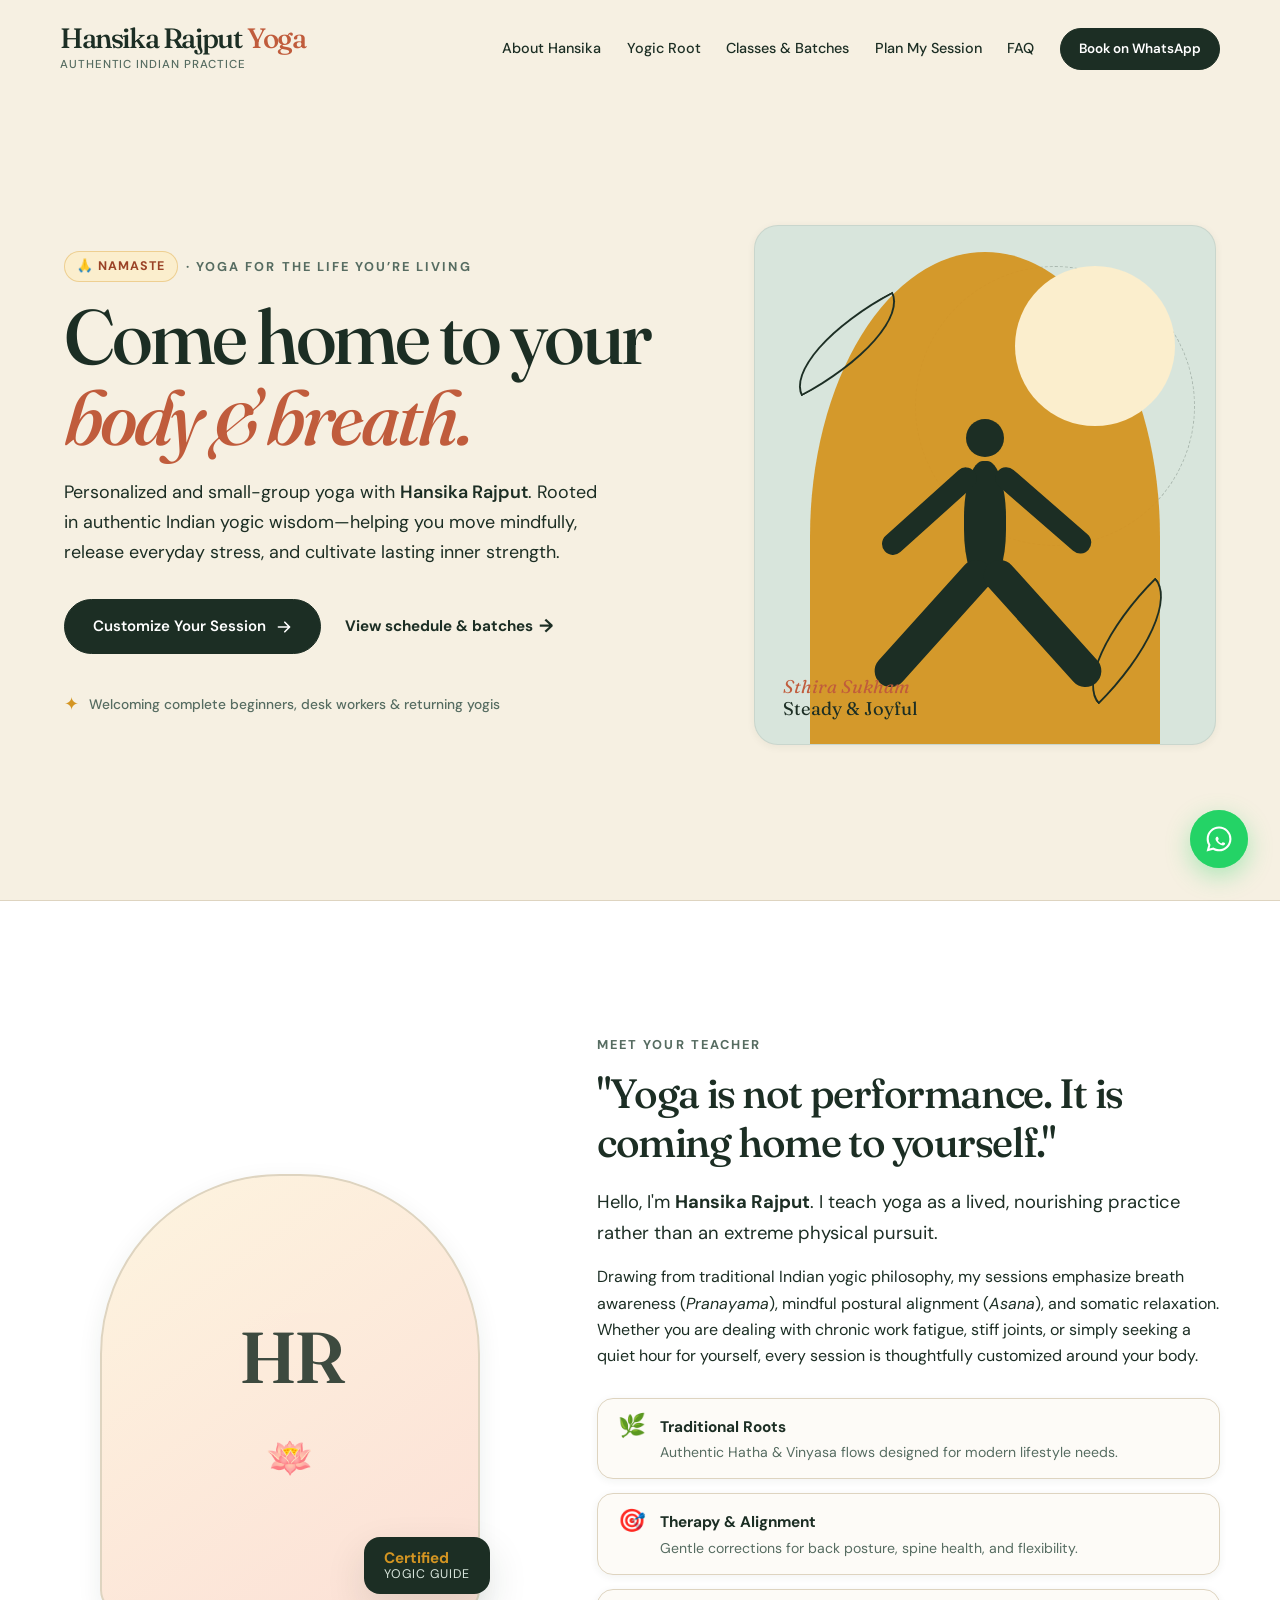
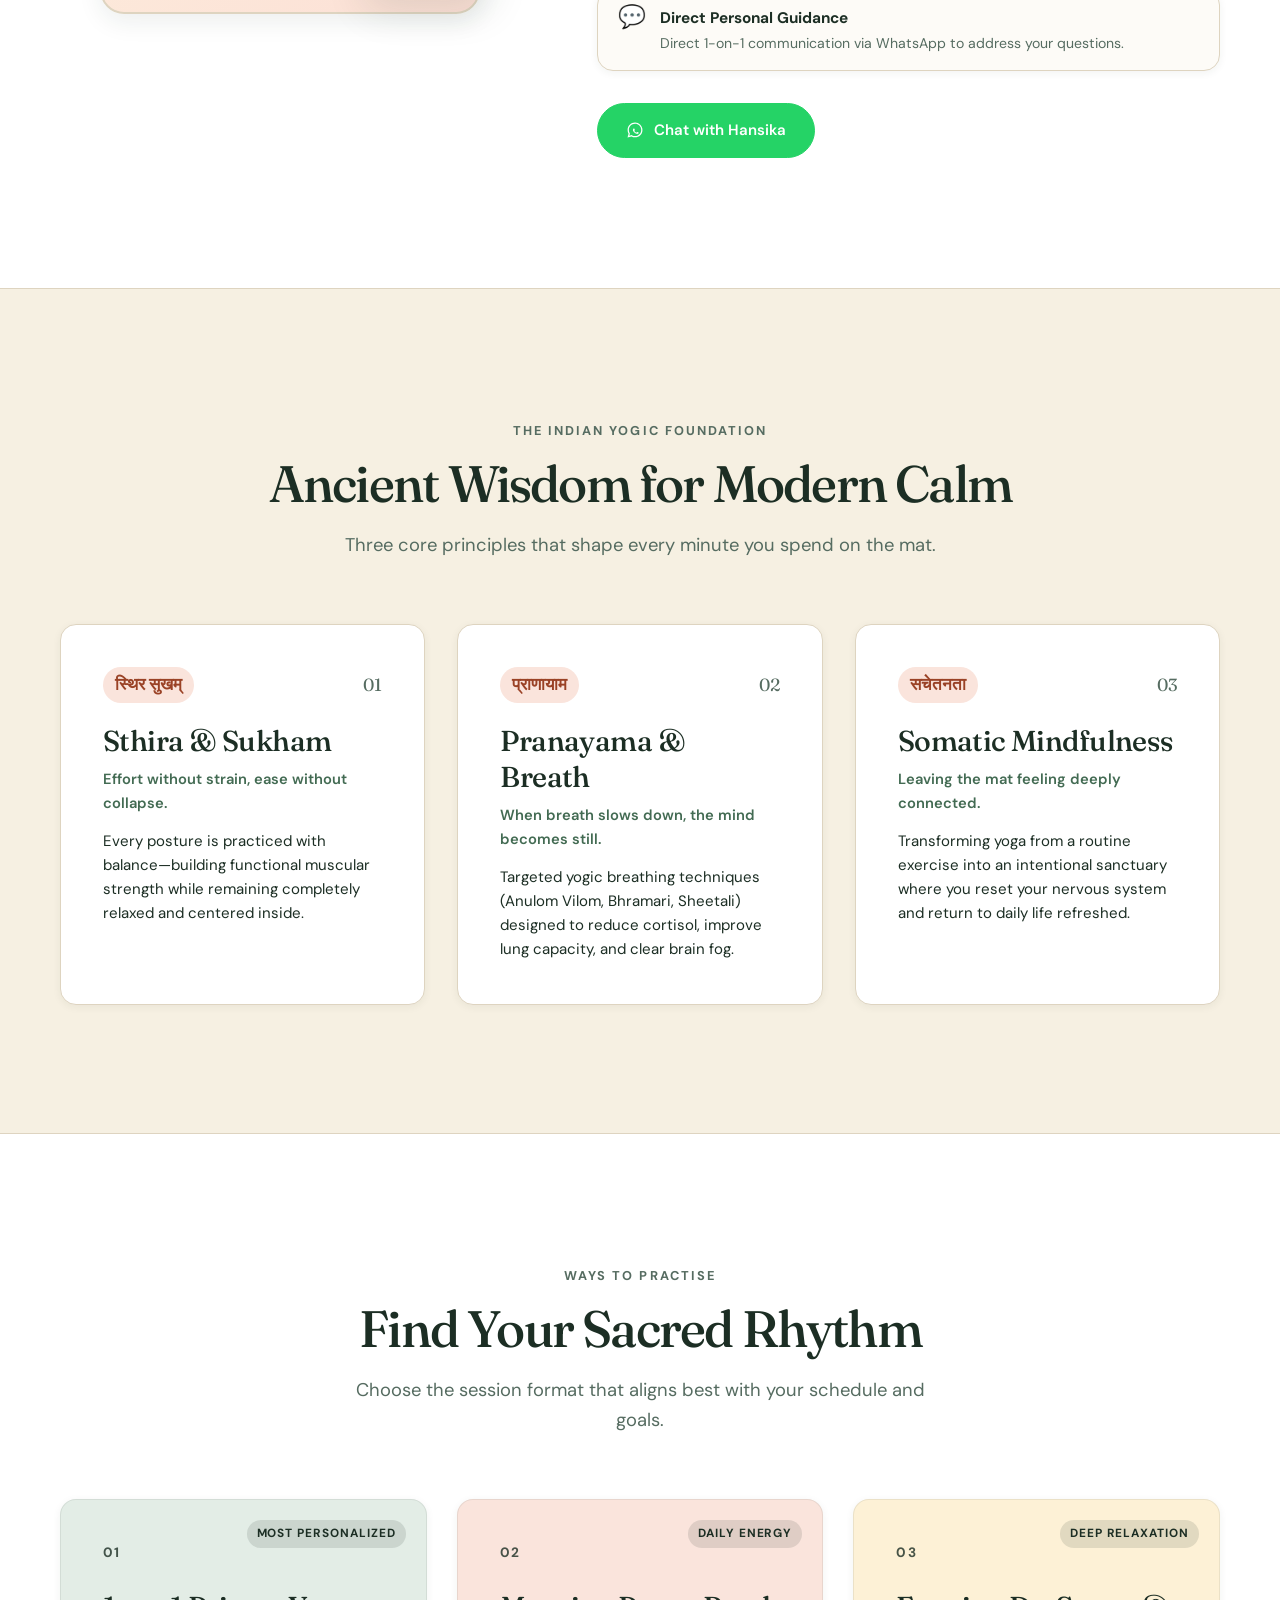
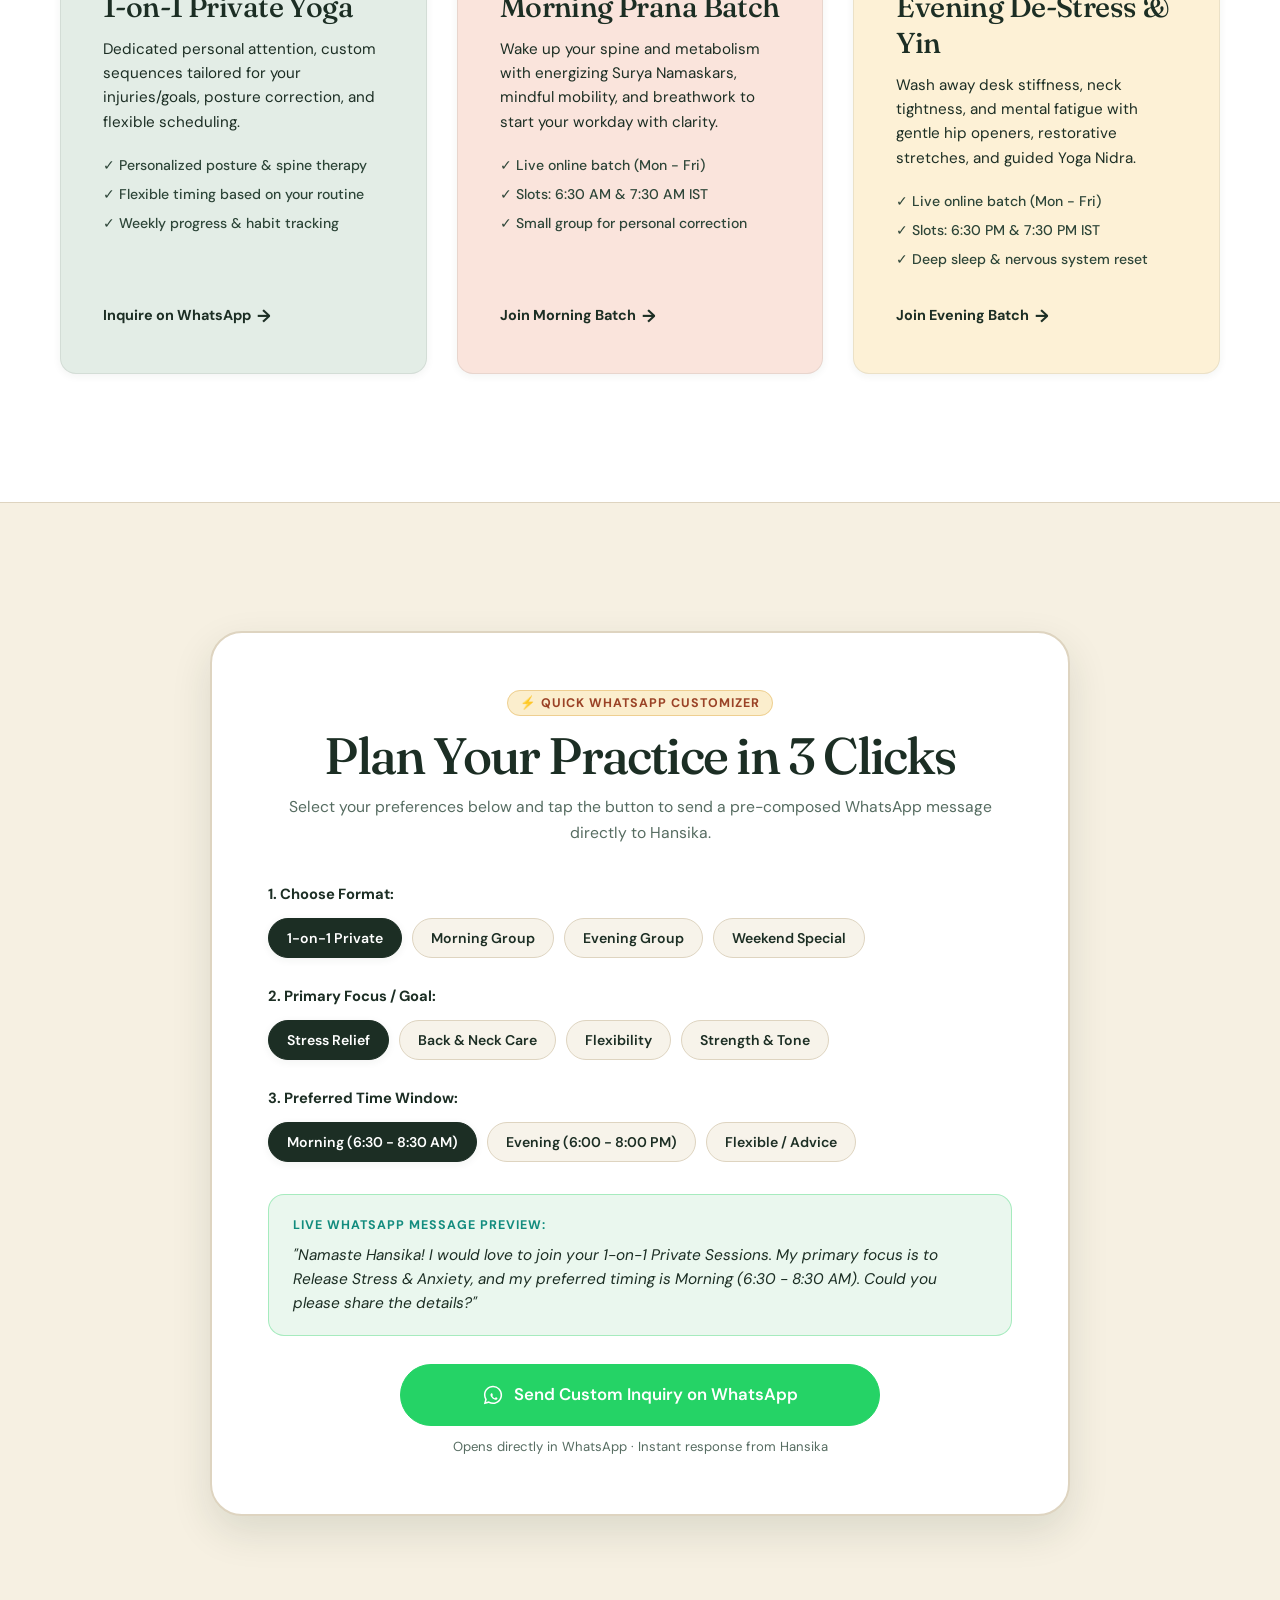
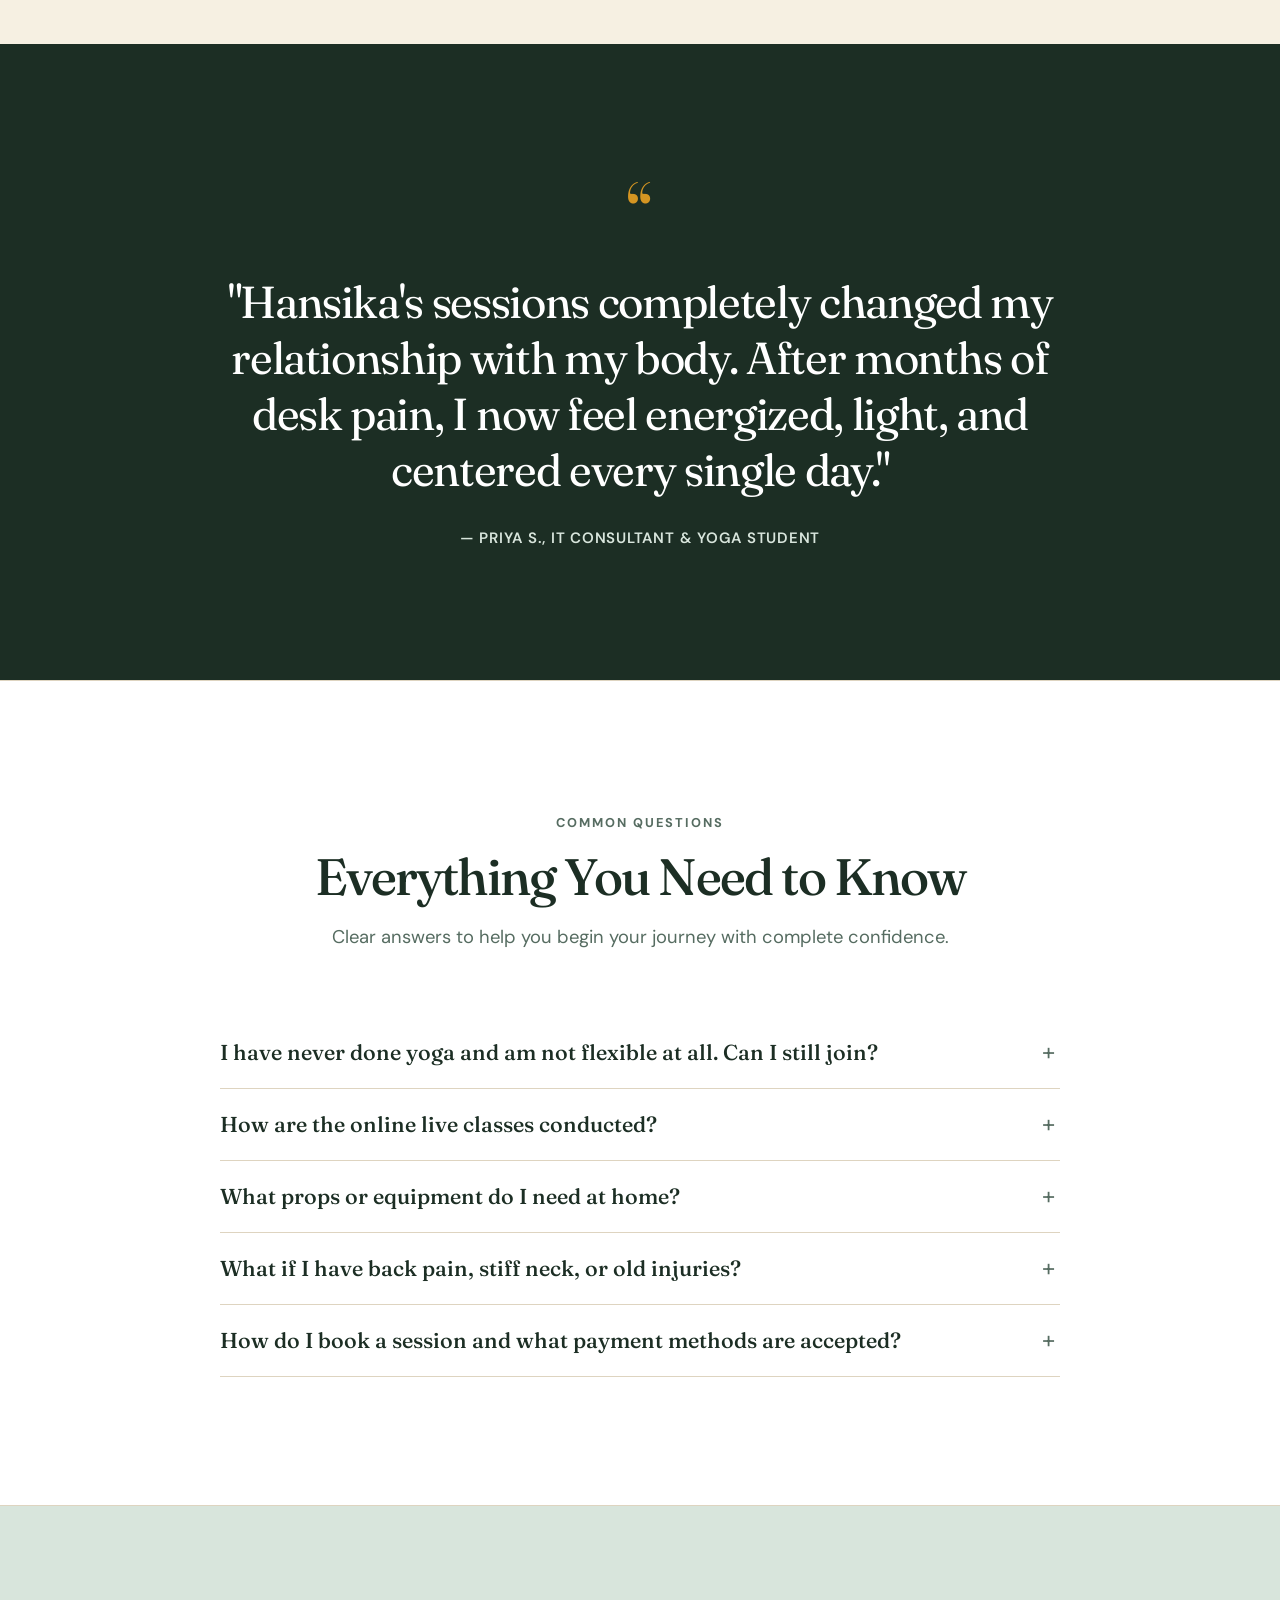
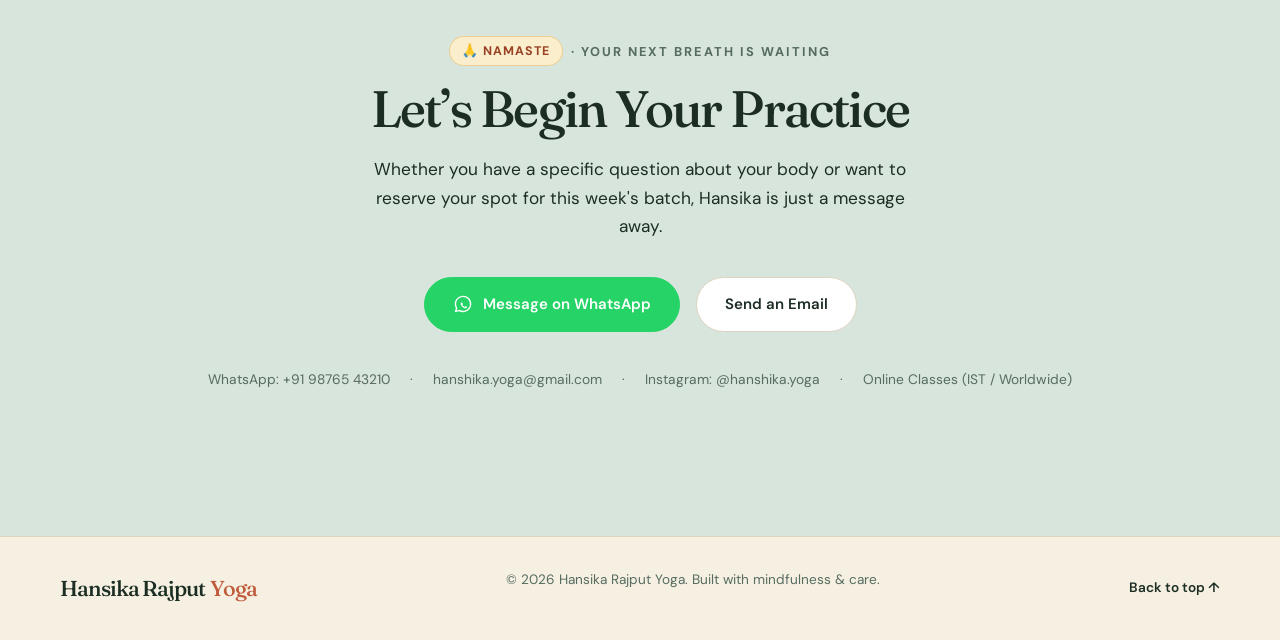
==== index.html @ 6bacd2e7 "fix: configure vercel root directory and rewrites" ====
<!doctype html>
<html lang="en">
  <head>
    <meta charset="UTF-8" />
    <meta http-equiv="refresh" content="0; url=yogasite/" />
    <title>Hansika Rajput Yoga</title>
    <script>window.location.replace("yogasite/");</script>
  </head>
  <body style="font-family: sans-serif; text-align: center; padding: 40px; background: #f6f0e2;">
    <p>Loading <a href="yogasite/">Hansika Rajput Yoga</a>...</p>
  </body>
</html>
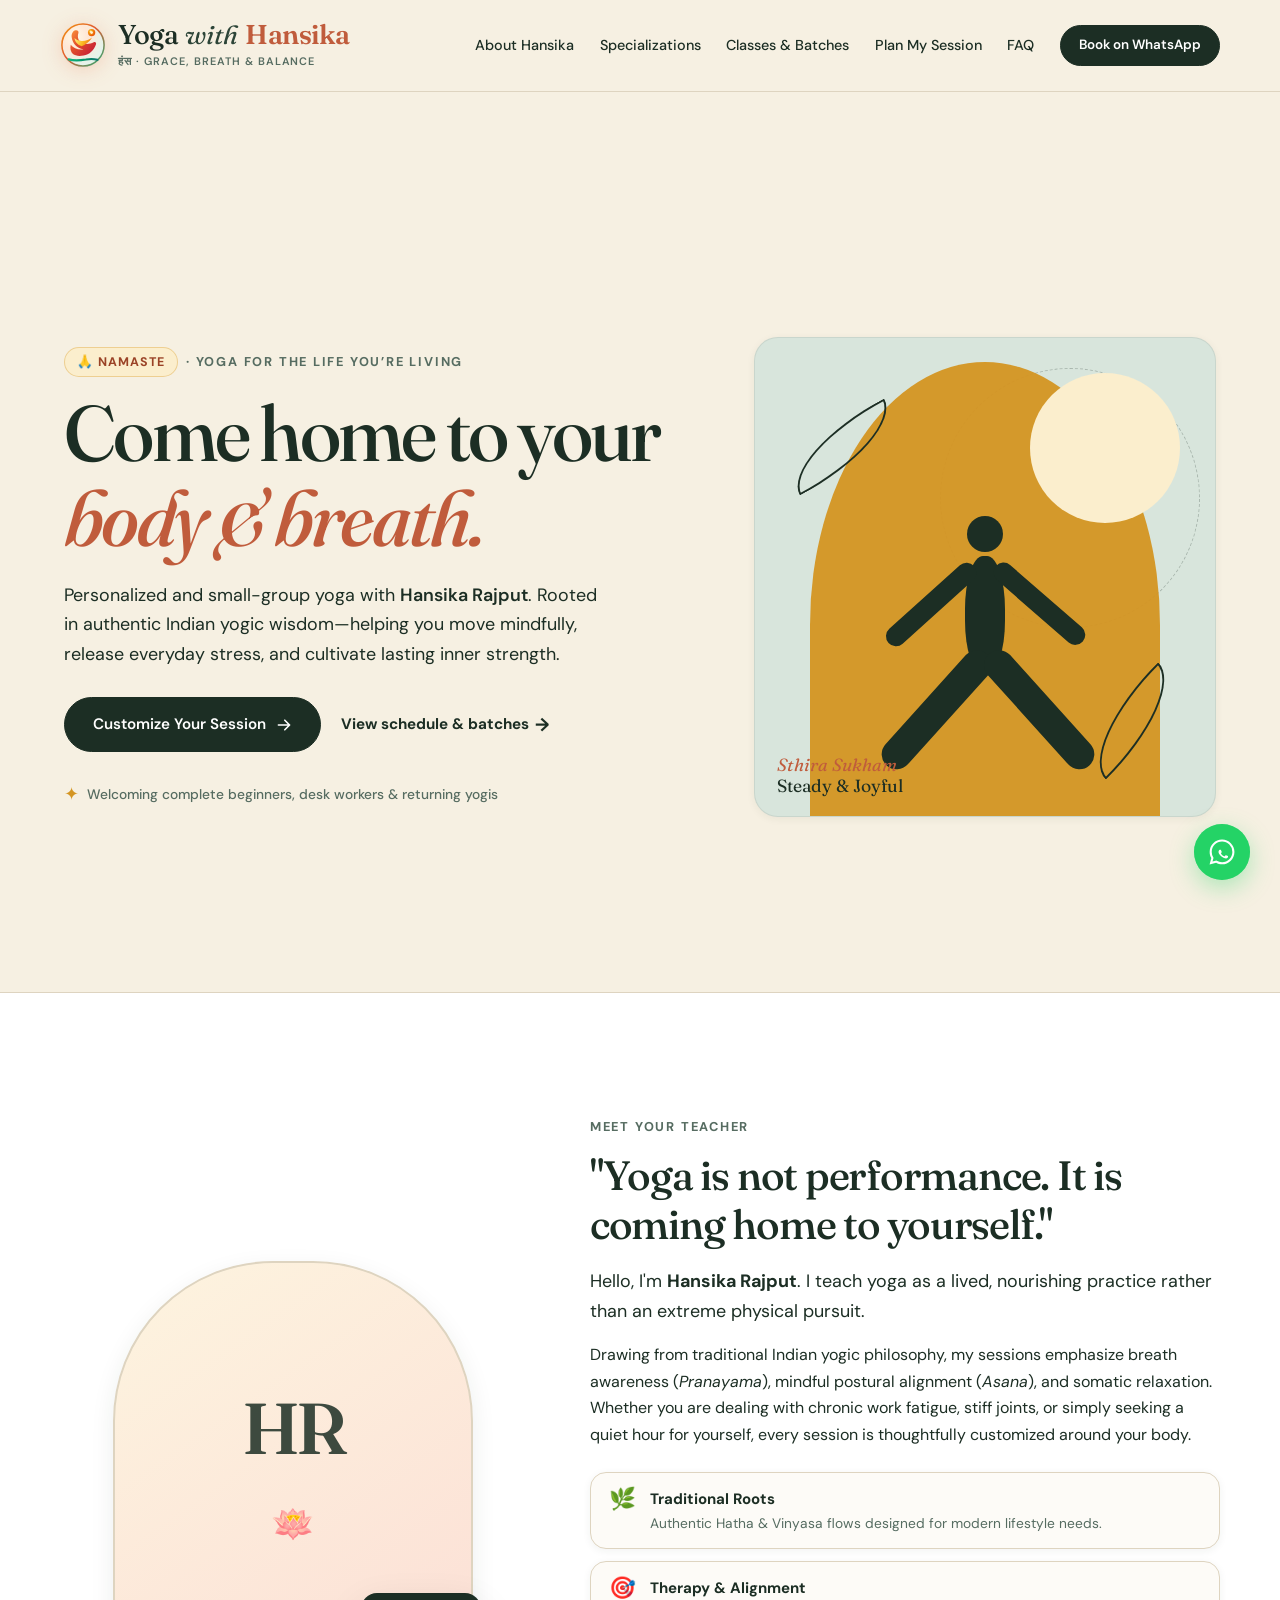
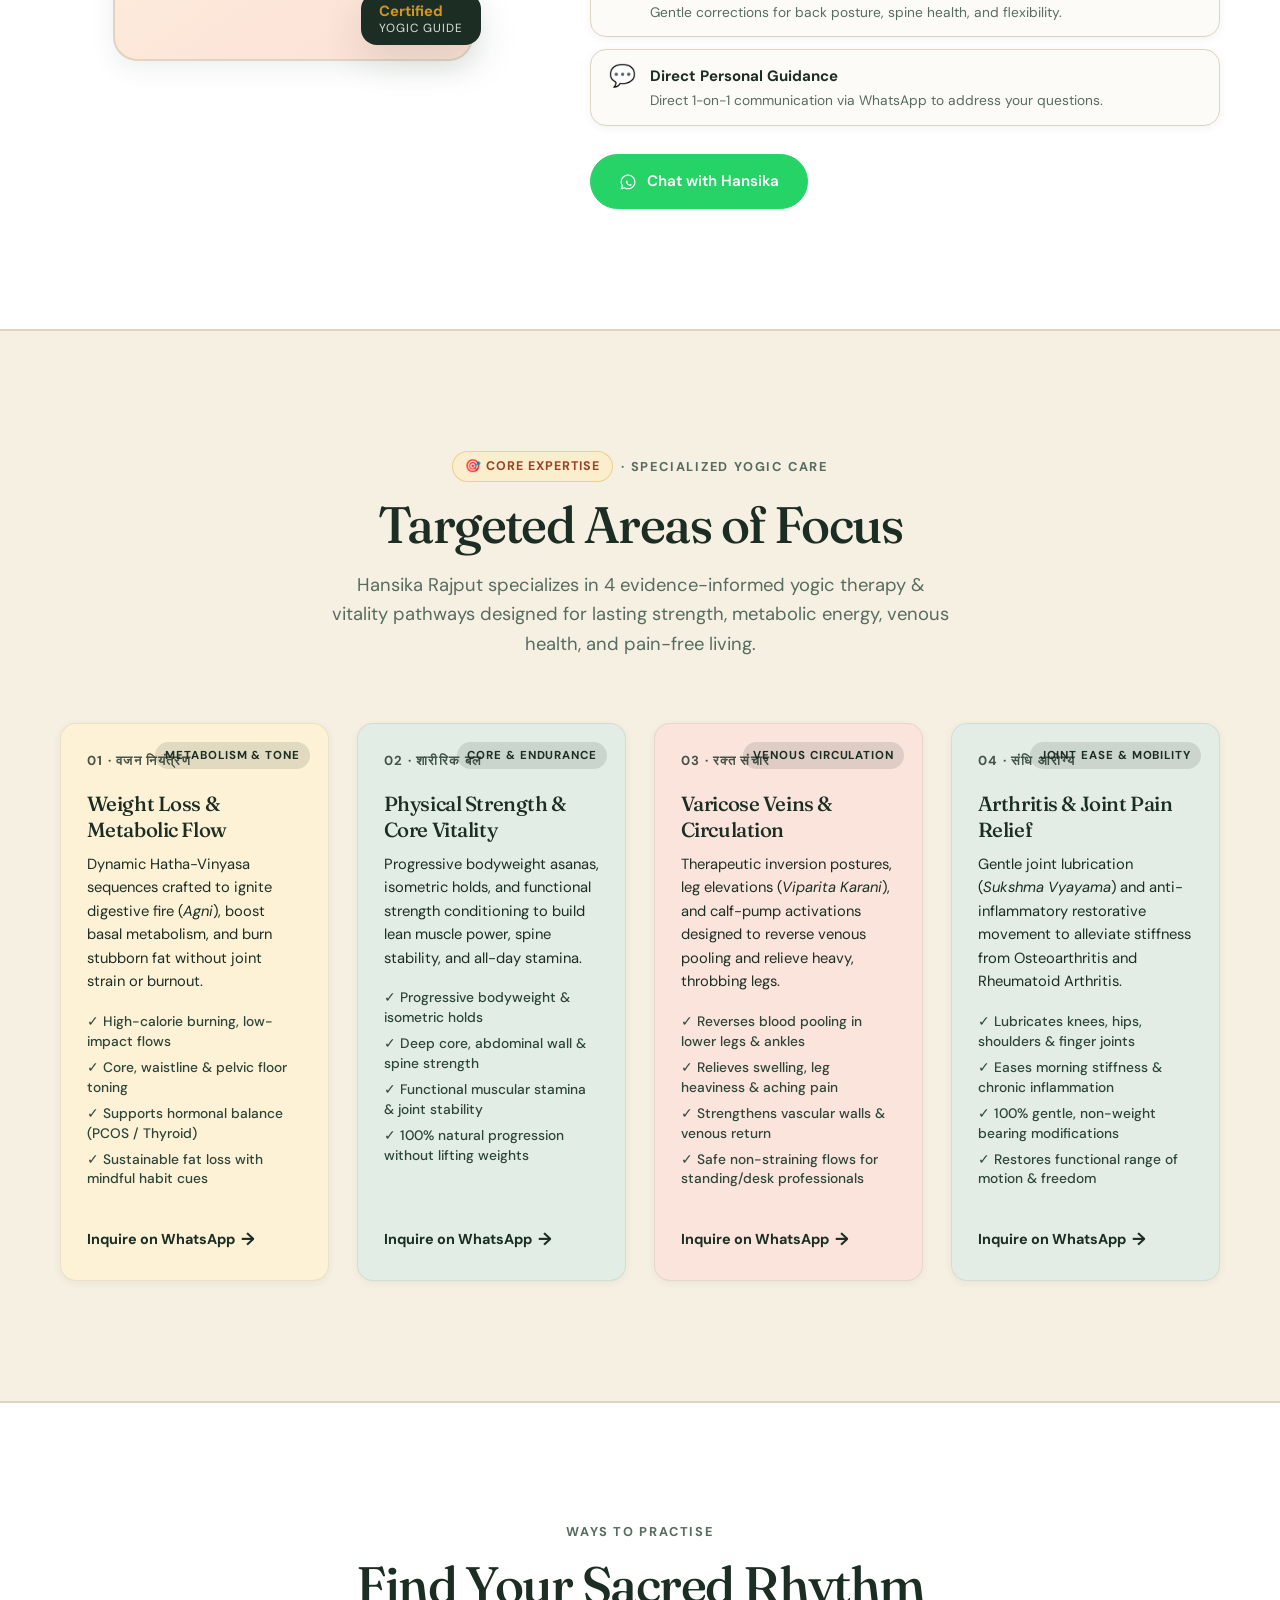
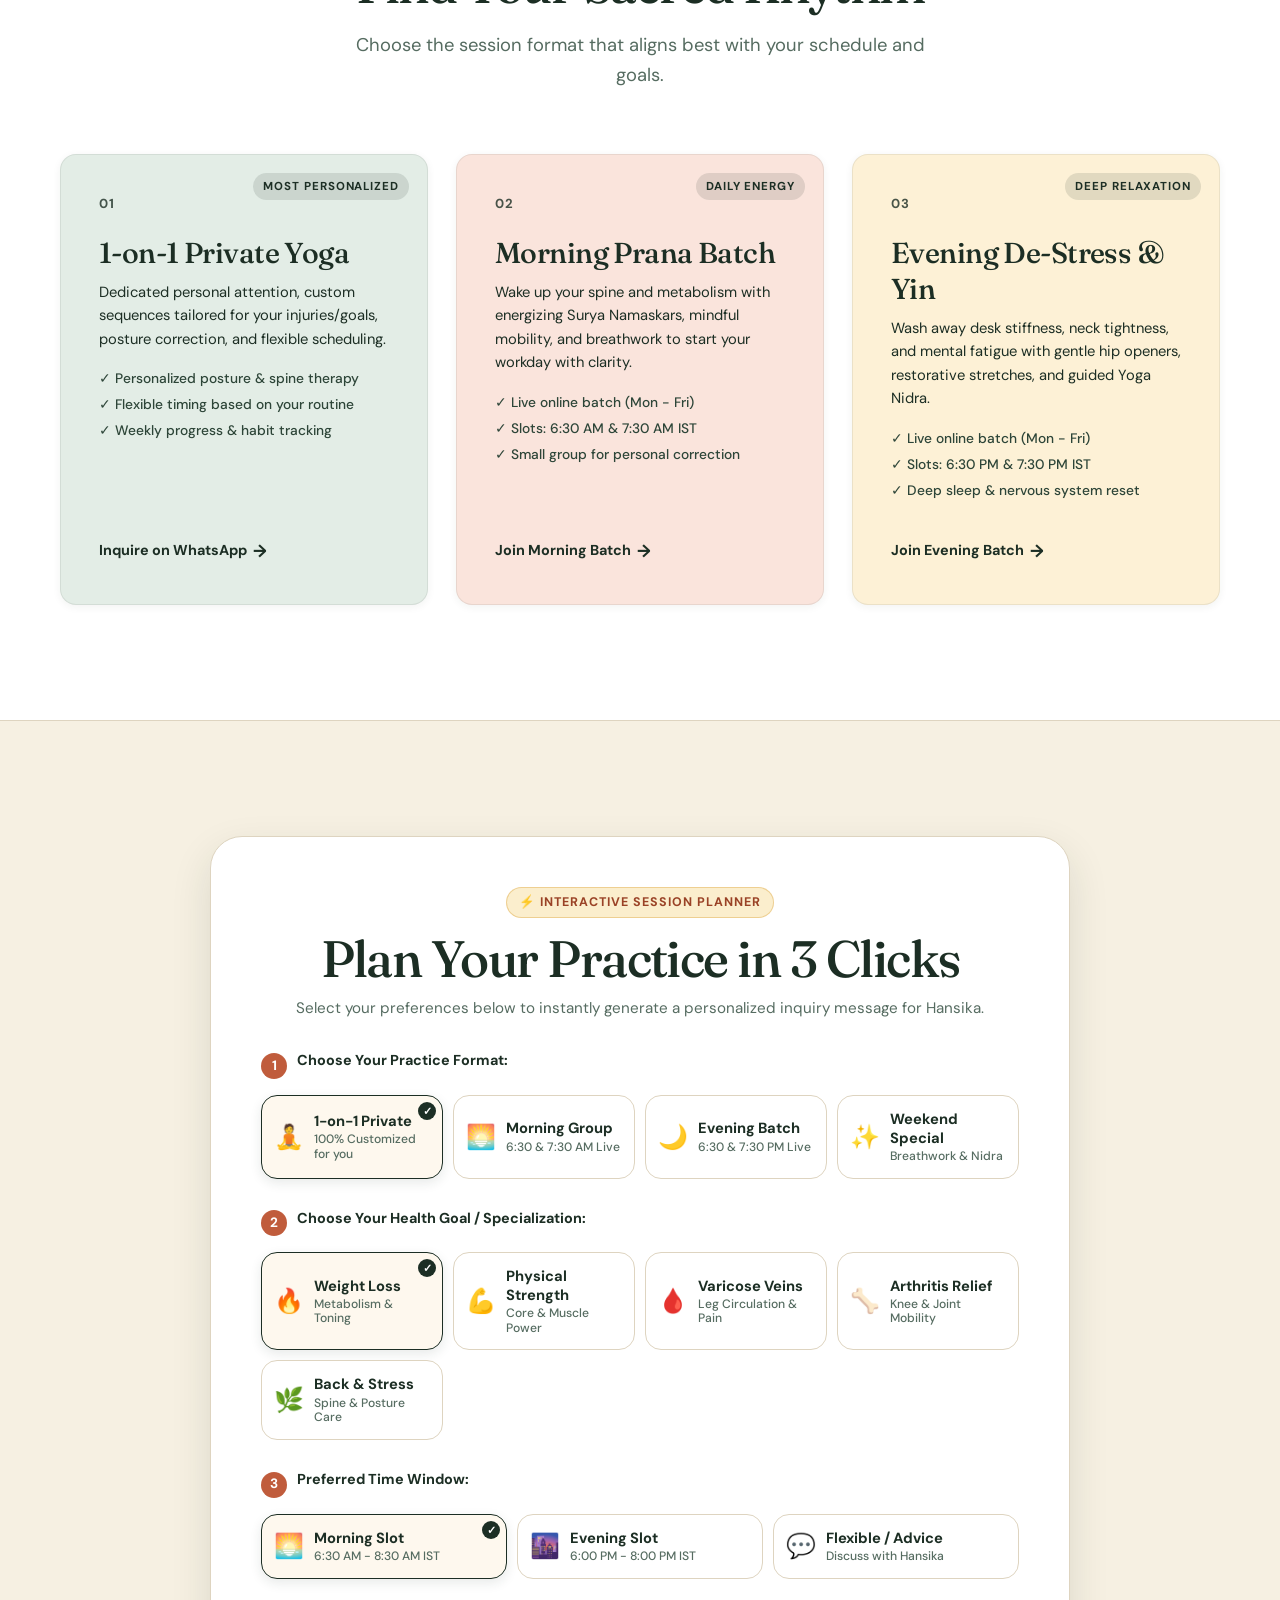
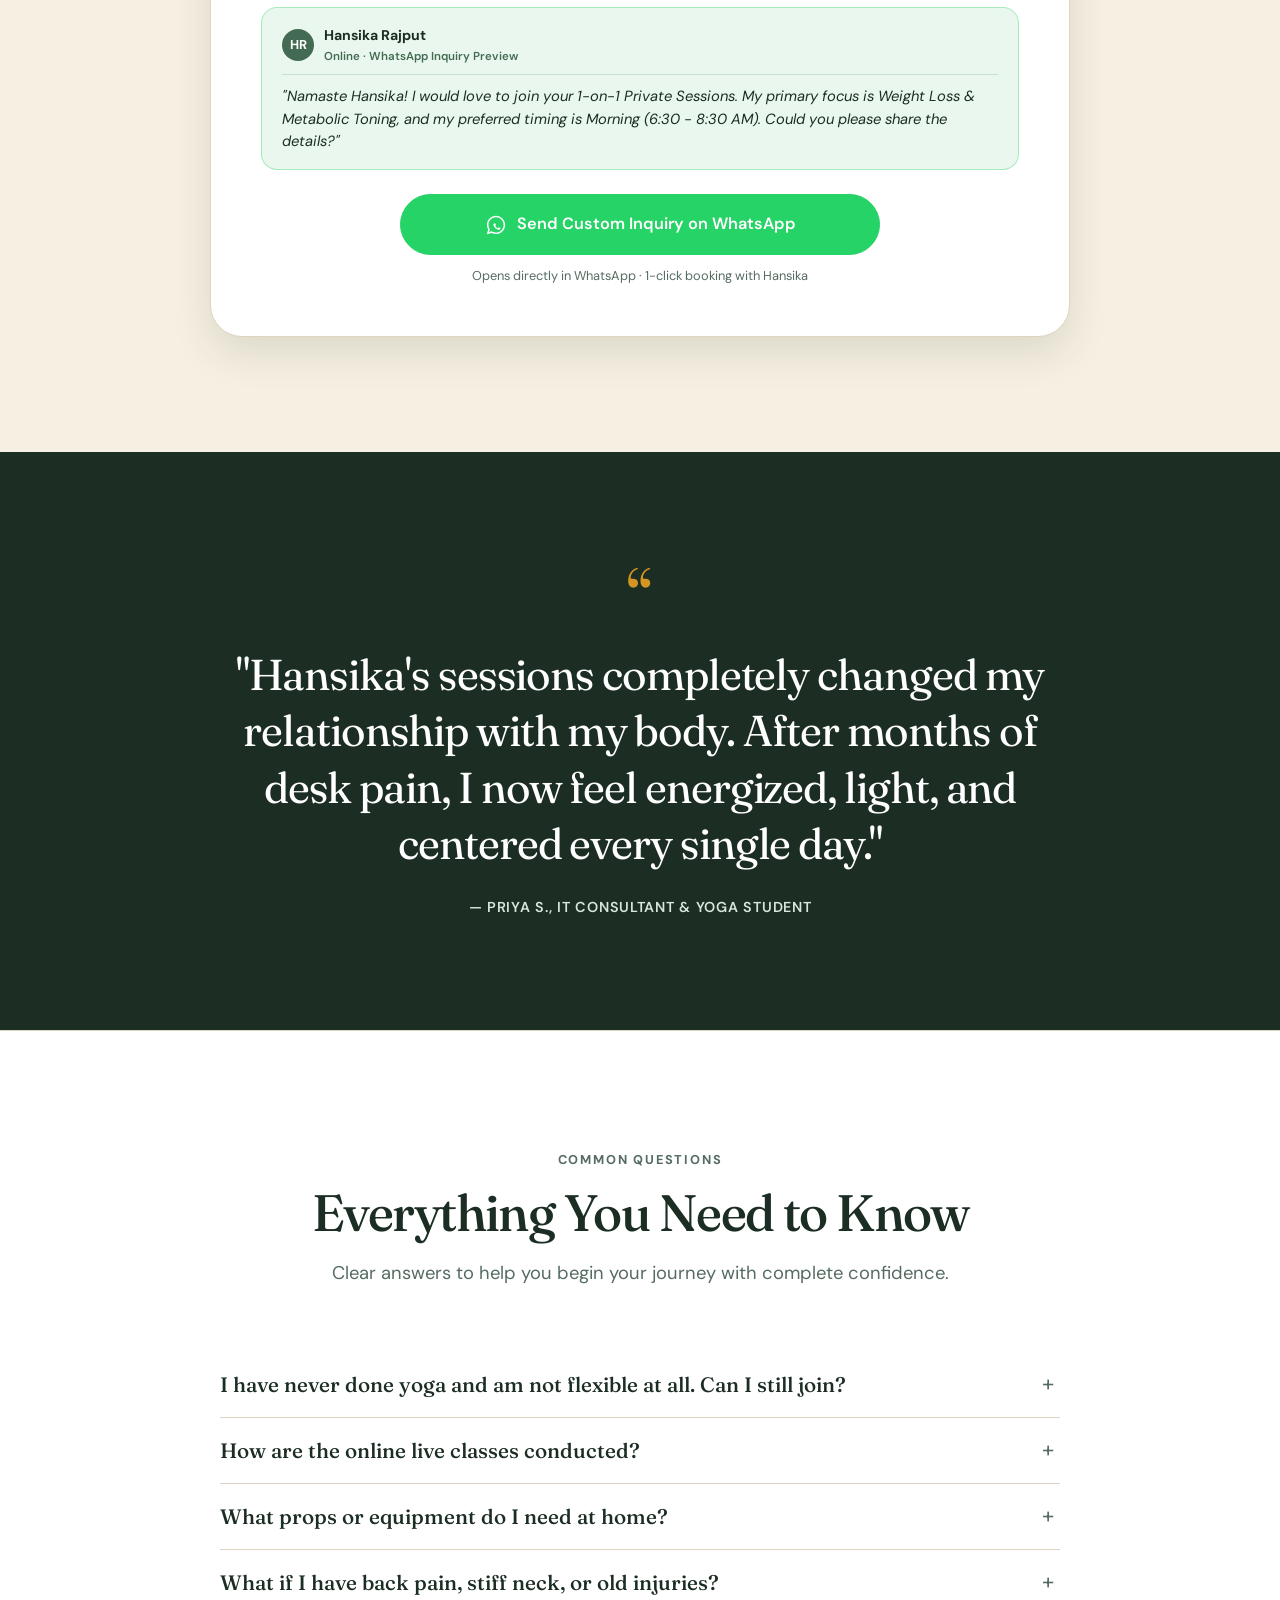
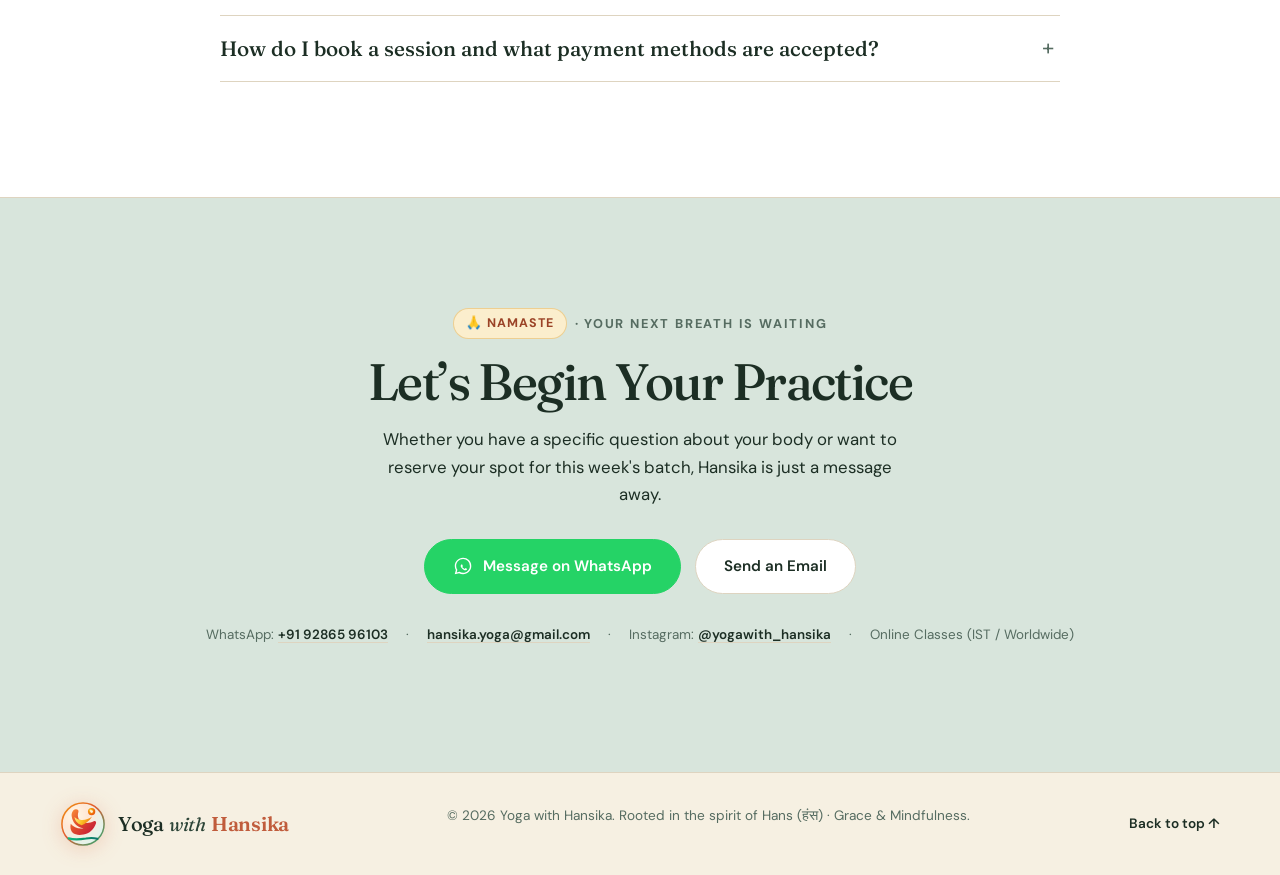
==== commit f0da9029: "feat: add vercel analytics to root redirect index.html" ====
--- a/index.html
+++ b/index.html
@@ -3,8 +3,11 @@
   <head>
     <meta charset="UTF-8" />
     <meta http-equiv="refresh" content="0; url=yogasite/" />
-    <title>Hansika Rajput Yoga</title>
     <script>window.location.replace("yogasite/");</script>
+    <script>
+      window.va = window.va || function () { (window.vaq = window.vaq || []).push(arguments); };
+    </script>
+    <script defer src="/_vercel/insights/script.js"></script>
   </head>
   <body style="font-family: sans-serif; text-align: center; padding: 40px; background: #f6f0e2;">
     <p>Loading <a href="yogasite/">Hansika Rajput Yoga</a>...</p>
